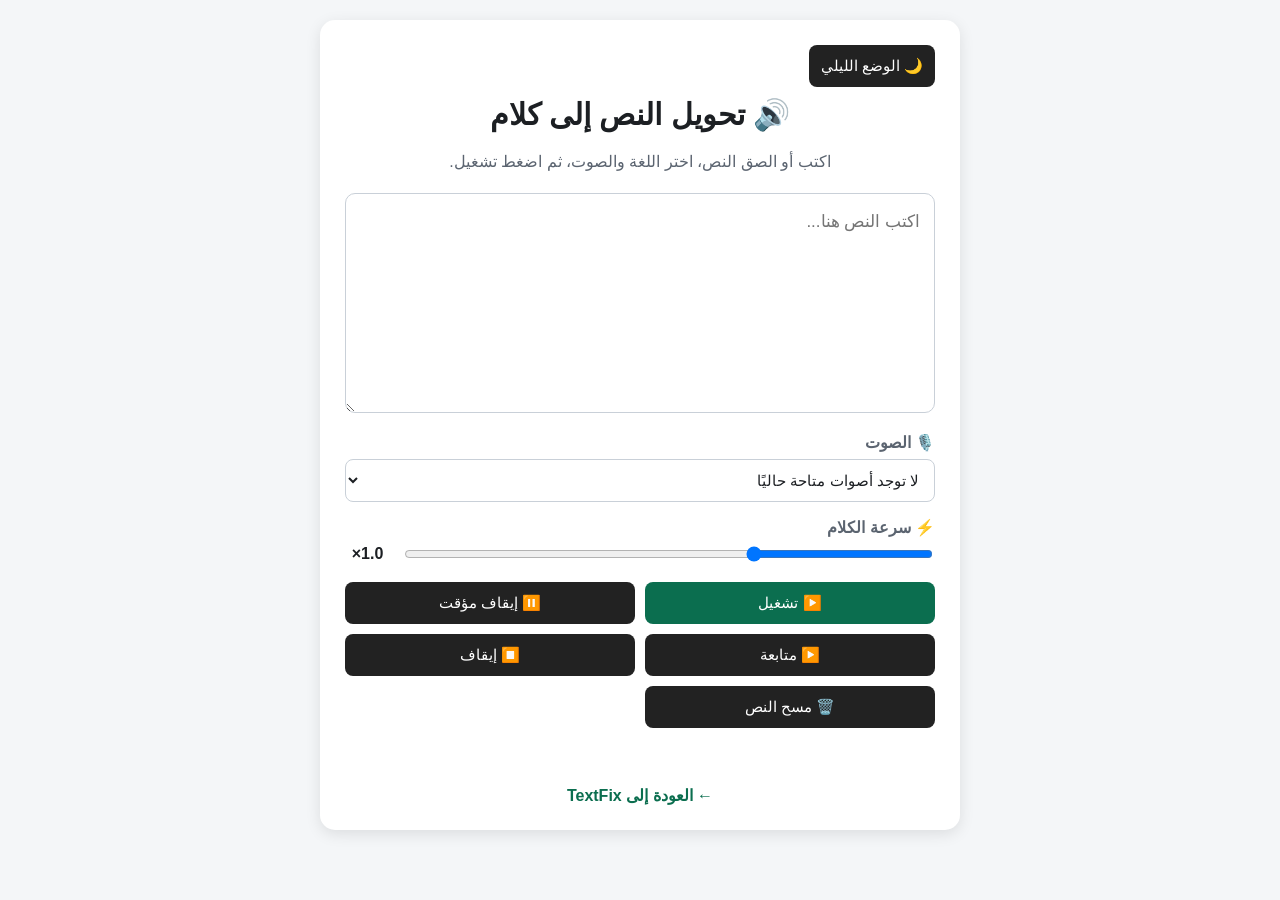
==== text-to-speech.html @ 93413581 "Create text-to-speech.html" ====
<!DOCTYPE html>
<html lang="ar" dir="rtl">
<head>
<meta charset="UTF-8">
<meta name="viewport" content="width=device-width, initial-scale=1.0">

<title>تحويل النص إلى كلام - TextFix</title>
<meta name="description" content="أداة مجانية لتحويل النص إلى كلام بالعربية والفرنسية والإنجليزية.">

<style>
:root {
  --bg: #f4f6f8;
  --card: #ffffff;
  --text: #1c1f23;
  --muted: #5b6470;
  --border: #c9d0d8;
  --btn: #222;
  --btn-text: #fff;
  --accent: #0b6e4f;
}

:root[data-theme="dark"] {
  --bg: #14171a;
  --card: #1e2227;
  --text: #eceff3;
  --muted: #a3acb8;
  --border: #3a414a;
  --btn: #3b4450;
  --btn-text: #fff;
  --accent: #4cc99b;
}

* {
  box-sizing: border-box;
}

body {
  font-family: Tahoma, "Segoe UI", Arial, sans-serif;
  background: var(--bg);
  color: var(--text);
  margin: 0;
  padding: 20px;
  text-align: center;
}

.container {
  max-width: 640px;
  margin: auto;
  background: var(--card);
  padding: 25px;
  border-radius: 15px;
  box-shadow: 0 4px 15px rgba(0,0,0,.1);
}

.top {
  display: flex;
  justify-content: flex-start;
  margin-bottom: 10px;
}

h1 {
  margin: 5px 0 10px;
  font-size: 30px;
}

.sub {
  color: var(--muted);
  line-height: 1.7;
  margin-bottom: 18px;
}

textarea {
  width: 100%;
  min-height: 220px;
  padding: 14px;
  border: 1px solid var(--border);
  border-radius: 10px;
  font-size: 17px;
  font-family: inherit;
  background: var(--card);
  color: var(--text);
  resize: vertical;
  line-height: 1.7;
}

textarea:focus,
select:focus,
input:focus,
button:focus {
  outline: 3px solid var(--accent);
  outline-offset: 2px;
}

label {
  display: block;
  text-align: right;
  margin: 16px 0 7px;
  color: var(--muted);
  font-weight: bold;
}

select,
input[type="range"] {
  width: 100%;
}

select {
  padding: 11px;
  border-radius: 8px;
  border: 1px solid var(--border);
  background: var(--card);
  color: var(--text);
  font-family: inherit;
  font-size: 15px;
}

.speed-row {
  display: flex;
  align-items: center;
  gap: 12px;
}

.speed-row input {
  flex: 1;
}

#rateValue {
  min-width: 45px;
  font-weight: bold;
}

.buttons {
  display: grid;
  grid-template-columns: 1fr 1fr;
  gap: 10px;
  margin-top: 18px;
}

button {
  padding: 12px;
  border: none;
  border-radius: 8px;
  background: var(--btn);
  color: var(--btn-text);
  font-size: 15px;
  font-family: inherit;
  cursor: pointer;
}

button.main {
  background: var(--accent);
}

button:active {
  transform: scale(.98);
}

.back {
  display: inline-block;
  margin-top: 20px;
  color: var(--accent);
  font-weight: bold;
  text-decoration: none;
}

#status {
  margin-top: 14px;
  color: var(--muted);
  min-height: 24px;
}

@media (max-width: 480px) {
  body {
    padding: 12px;
  }

  .container {
    padding: 18px;
  }

  .buttons {
    grid-template-columns: 1fr;
  }
}
</style>
</head>

<body>

<div class="container">

  <div class="top">
    <button id="themeBtn" onclick="toggleTheme()">
      🌙 الوضع الليلي
    </button>
  </div>

  <h1>🔊 تحويل النص إلى كلام</h1>

  <p class="sub">
    اكتب أو الصق النص، اختر اللغة والصوت، ثم اضغط تشغيل.
  </p>

  <textarea
    id="text"
    placeholder="اكتب النص هنا..."
    aria-label="النص المراد تحويله إلى كلام"></textarea>

  <label for="voice">
    🎙️ الصوت
  </label>

  <select id="voice">
    <option value="">جارٍ تحميل الأصوات...</option>
  </select>

  <label for="rate">
    ⚡ سرعة الكلام
  </label>

  <div class="speed-row">
    <input
      id="rate"
      type="range"
      min="0.5"
      max="2"
      step="0.1"
      value="1"
    >

    <span id="rateValue">1.0×</span>
  </div>

  <div class="buttons">

    <button class="main" onclick="speakText()">
      ▶️ تشغيل
    </button>

    <button onclick="pauseSpeech()">
      ⏸️ إيقاف مؤقت
    </button>

    <button onclick="resumeSpeech()">
      ▶️ متابعة
    </button>

    <button onclick="stopSpeech()">
      ⏹️ إيقاف
    </button>

    <button onclick="clearText()">
      🗑️ مسح النص
    </button>

  </div>

  <div id="status" role="status" aria-live="polite"></div>

  <a class="back" href="index.html">
    ← العودة إلى TextFix
  </a>

</div>

<script>

const synth = window.speechSynthesis;

const text = document.getElementById("text");
const voiceSelect = document.getElementById("voice");
const rate = document.getElementById("rate");
const rateValue = document.getElementById("rateValue");
const statusEl = document.getElementById("status");
const themeBtn = document.getElementById("themeBtn");

let voices = [];

/* ---------- الأصوات ---------- */

function loadVoices() {

  voices = synth.getVoices();

  voiceSelect.innerHTML = "";

  if (!voices.length) {

    const option = document.createElement("option");
    option.textContent = "لا توجد أصوات متاحة حاليًا";
    option.value = "";

    voiceSelect.appendChild(option);

    return;
  }

  /* ترتيب الأصوات حسب اللغة */

  const languageOrder = {
    "ar": 1,
    "fr": 2,
    "en": 3
  };

  voices.sort((a, b) => {

    const aLang = a.lang.toLowerCase().substring(0, 2);
    const bLang = b.lang.toLowerCase().substring(0, 2);

    return (languageOrder[aLang] || 99)
         - (languageOrder[bLang] || 99);

  });

  voices.forEach((voice, index) => {

    const option = document.createElement("option");

    option.value = index;

    option.textContent =
      `${getLanguageName(voice.lang)} — ${voice.name}`;

    voiceSelect.appendChild(option);

  });

  /* اختيار صوت عربي إن وجد */

  const arabicIndex = voices.findIndex(v =>
    v.lang.toLowerCase().startsWith("ar")
  );

  if (arabicIndex >= 0) {
    voiceSelect.value = arabicIndex;
  }
}

function getLanguageName(lang) {

  const code = lang.toLowerCase().substring(0, 2);

  if (code === "ar") return "🇸🇦 العربية";
  if (code === "fr") return "🇫🇷 الفرنسية";
  if (code === "en") return "🇬🇧 الإنجليزية";

  return lang;
}

loadVoices();

if ("onvoiceschanged" in synth) {
  synth.onvoiceschanged = loadVoices;
}

/* ---------- التشغيل ---------- */

function speakText() {

  const value = text.value.trim();

  if (!value) {

    statusEl.textContent =
      "⚠️ اكتب نصًا أولًا.";

    return;
  }

  synth.cancel();

  const utterance =
    new SpeechSynthesisUtterance(value);

  const selectedIndex =
    Number(voiceSelect.value);

  if (voices[selectedIndex]) {
    utterance.voice = voices[selectedIndex];
    utterance.lang = voices[selectedIndex].lang;
  }

  utterance.rate = Number(rate.value);
  utterance.pitch = 1;

  utterance.onstart = () => {
    statusEl.textContent = "🔊 يتم تشغيل النص...";
  };

  utterance.onend = () => {
    statusEl.textContent = "✅ انتهى تشغيل النص.";
  };

  utterance.onerror = () => {
    statusEl.textContent =
      "❌ حدث خطأ أثناء تشغيل النص.";
  };

  synth.speak(utterance);
}

function pauseSpeech() {

  if (synth.speaking) {

    synth.pause();

    statusEl.textContent =
      "⏸️ تم إيقاف الكلام مؤقتًا.";
  }
}

function resumeSpeech() {

  if (synth.paused) {

    synth.resume();

    statusEl.textContent =
      "▶️ تمت متابعة الكلام.";
  }
}

function stopSpeech() {

  synth.cancel();

  statusEl.textContent =
    "⏹️ تم إيقاف الكلام.";
}

/* ---------- السرعة ---------- */

rate.addEventListener("input", () => {

  rateValue.textContent =
    Number(rate.value).toFixed(1) + "×";

});

/* ---------- مسح ---------- */

function clearText() {

  stopSpeech();

  text.value = "";

  statusEl.textContent =
    "تم مسح النص.";
}

/* ---------- الوضع الليلي ---------- */

function applyTheme(theme) {

  document.documentElement
    .setAttribute("data-theme", theme);

  themeBtn.textContent =
    theme === "dark"
      ? "☀️ الوضع النهاري"
      : "🌙 الوضع الليلي";
}

function toggleTheme() {

  const current =
    document.documentElement
      .getAttribute("data-theme");

  const next =
    current === "dark"
      ? "light"
      : "dark";

  applyTheme(next);

  try {
    localStorage.setItem(
      "textfixTheme",
      next
    );
  } catch (e) {}

}

try {

  const savedTheme =
    localStorage.getItem("textfixTheme");

  applyTheme(
    savedTheme ||
    (
      window.matchMedia &&
      matchMedia("(prefers-color-scheme: dark)").matches
        ? "dark"
        : "light"
    )
  );

} catch (e) {

  applyTheme("light");

}

</script>

</body>
</html>
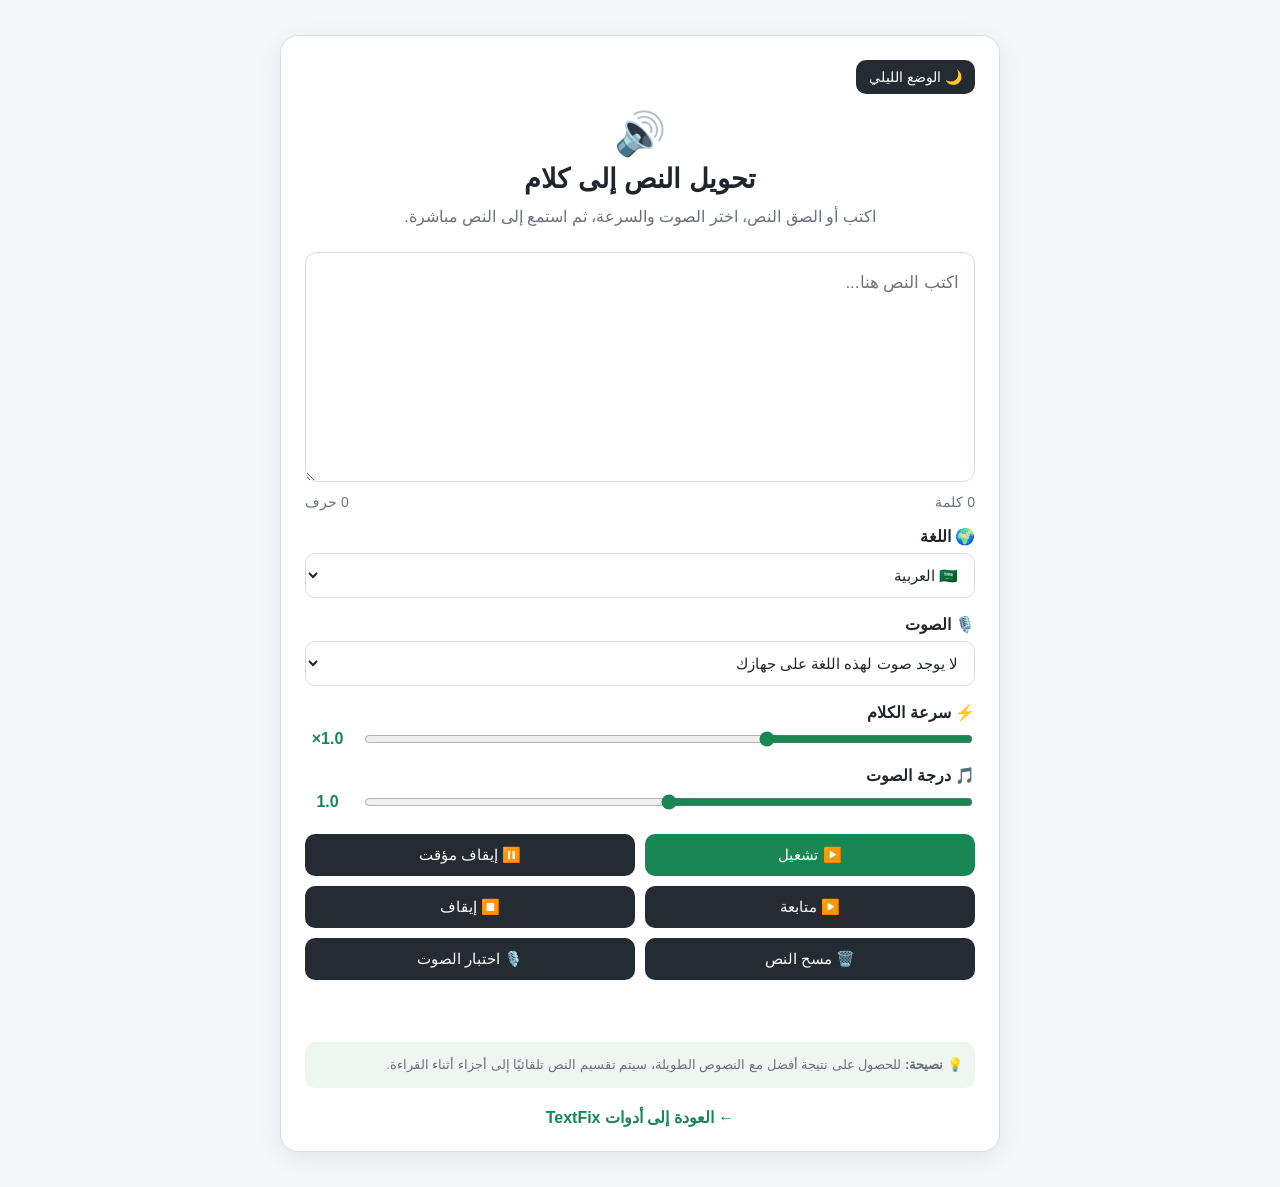
==== commit b5070720: "Update text-to-speech.html" ====
--- a/text-to-speech.html
+++ b/text-to-speech.html
@@ -4,30 +4,38 @@
 <meta charset="UTF-8">
 <meta name="viewport" content="width=device-width, initial-scale=1.0">
 
-<title>تحويل النص إلى كلام - TextFix</title>
-<meta name="description" content="أداة مجانية لتحويل النص إلى كلام بالعربية والفرنسية والإنجليزية.">
+<title>تحويل النص إلى كلام | TextFix</title>
+
+<meta name="description"
+content="حوّل النص إلى كلام بسهولة بالعربية والفرنسية والإنجليزية مجانًا باستخدام أداة TextFix.">
 
 <style>
 :root {
-  --bg: #f4f6f8;
+  --bg: #f5f7fa;
   --card: #ffffff;
-  --text: #1c1f23;
-  --muted: #5b6470;
-  --border: #c9d0d8;
-  --btn: #222;
-  --btn-text: #fff;
-  --accent: #0b6e4f;
-}
-
-:root[data-theme="dark"] {
-  --bg: #14171a;
-  --card: #1e2227;
-  --text: #eceff3;
-  --muted: #a3acb8;
-  --border: #3a414a;
-  --btn: #3b4450;
-  --btn-text: #fff;
-  --accent: #4cc99b;
+  --text: #20252b;
+  --muted: #68717d;
+  --border: #d9dee5;
+  --primary: #198754;
+  --primary-dark: #146c43;
+  --button: #252b32;
+  --button-text: #ffffff;
+  --input: #ffffff;
+  --shadow: 0 6px 25px rgba(0,0,0,.08);
+}
+
+[data-theme="dark"] {
+  --bg: #121518;
+  --card: #1c2126;
+  --text: #f1f3f5;
+  --muted: #aab2bc;
+  --border: #363d45;
+  --primary: #35b779;
+  --primary-dark: #279661;
+  --button: #343b44;
+  --button-text: #ffffff;
+  --input: #171b1f;
+  --shadow: 0 6px 25px rgba(0,0,0,.3);
 }
 
 * {
@@ -35,147 +43,219 @@
 }
 
 body {
-  font-family: Tahoma, "Segoe UI", Arial, sans-serif;
+  margin: 0;
+  padding: 15px;
   background: var(--bg);
   color: var(--text);
-  margin: 0;
-  padding: 20px;
+  font-family:
+    Tahoma,
+    "Segoe UI",
+    Arial,
+    sans-serif;
+}
+
+.container {
+  max-width: 720px;
+  margin: 20px auto;
+}
+
+.card {
+  background: var(--card);
+  border: 1px solid var(--border);
+  border-radius: 18px;
+  padding: 24px;
+  box-shadow: var(--shadow);
+}
+
+.header {
   text-align: center;
-}
-
-.container {
-  max-width: 640px;
-  margin: auto;
-  background: var(--card);
-  padding: 25px;
-  border-radius: 15px;
-  box-shadow: 0 4px 15px rgba(0,0,0,.1);
-}
-
-.top {
+  margin-bottom: 22px;
+}
+
+.logo {
+  font-size: 42px;
+  margin-bottom: 5px;
+}
+
+h1 {
+  margin: 5px 0;
+  font-size: 27px;
+}
+
+.description {
+  margin: 8px 0 0;
+  color: var(--muted);
+  line-height: 1.7;
+}
+
+.top-actions {
   display: flex;
   justify-content: flex-start;
-  margin-bottom: 10px;
-}
-
-h1 {
-  margin: 5px 0 10px;
-  font-size: 30px;
-}
-
-.sub {
-  color: var(--muted);
-  line-height: 1.7;
-  margin-bottom: 18px;
+  margin-bottom: 15px;
 }
 
 textarea {
   width: 100%;
-  min-height: 220px;
-  padding: 14px;
+  min-height: 230px;
+  resize: vertical;
+  padding: 15px;
   border: 1px solid var(--border);
-  border-radius: 10px;
+  border-radius: 12px;
+  background: var(--input);
+  color: var(--text);
+  font-family: inherit;
   font-size: 17px;
-  font-family: inherit;
-  background: var(--card);
-  color: var(--text);
-  resize: vertical;
-  line-height: 1.7;
+  line-height: 1.8;
 }
 
 textarea:focus,
 select:focus,
 input:focus,
 button:focus {
-  outline: 3px solid var(--accent);
+  outline: 3px solid rgba(25,135,84,.25);
   outline-offset: 2px;
+}
+
+.stats {
+  display: flex;
+  justify-content: space-between;
+  color: var(--muted);
+  font-size: 14px;
+  margin-top: 8px;
 }
 
 label {
   display: block;
-  text-align: right;
-  margin: 16px 0 7px;
-  color: var(--muted);
+  margin: 17px 0 7px;
   font-weight: bold;
 }
 
-select,
-input[type="range"] {
+select {
   width: 100%;
-}
-
-select {
-  padding: 11px;
-  border-radius: 8px;
+  padding: 12px;
   border: 1px solid var(--border);
-  background: var(--card);
+  border-radius: 10px;
+  background: var(--input);
   color: var(--text);
   font-family: inherit;
   font-size: 15px;
 }
 
-.speed-row {
+.control-row {
   display: flex;
   align-items: center;
   gap: 12px;
 }
 
-.speed-row input {
+.control-row input[type="range"] {
   flex: 1;
 }
 
-#rateValue {
+.value {
   min-width: 45px;
+  text-align: center;
   font-weight: bold;
+  color: var(--primary);
+}
+
+input[type="range"] {
+  accent-color: var(--primary);
 }
 
 .buttons {
   display: grid;
-  grid-template-columns: 1fr 1fr;
+  grid-template-columns: repeat(2, 1fr);
   gap: 10px;
-  margin-top: 18px;
+  margin-top: 22px;
 }
 
 button {
-  padding: 12px;
   border: none;
-  border-radius: 8px;
-  background: var(--btn);
-  color: var(--btn-text);
+  border-radius: 10px;
+  padding: 12px 10px;
+  background: var(--button);
+  color: var(--button-text);
+  font-family: inherit;
   font-size: 15px;
-  font-family: inherit;
   cursor: pointer;
-}
-
-button.main {
-  background: var(--accent);
+  transition: transform .1s, opacity .2s;
+}
+
+button:hover {
+  opacity: .9;
 }
 
 button:active {
   transform: scale(.98);
 }
 
+.primary {
+  background: var(--primary);
+}
+
+.primary:hover {
+  background: var(--primary-dark);
+}
+
+.theme-button {
+  background: var(--button);
+  padding: 9px 13px;
+  font-size: 14px;
+}
+
+.status {
+  min-height: 27px;
+  margin-top: 15px;
+  text-align: center;
+  color: var(--muted);
+  font-size: 14px;
+}
+
+.tip {
+  margin-top: 20px;
+  padding: 12px;
+  border-radius: 10px;
+  background: rgba(25,135,84,.08);
+  color: var(--muted);
+  line-height: 1.7;
+  font-size: 13px;
+}
+
 .back {
-  display: inline-block;
+  display: block;
+  text-align: center;
   margin-top: 20px;
-  color: var(--accent);
+  color: var(--primary);
+  text-decoration: none;
   font-weight: bold;
-  text-decoration: none;
-}
-
-#status {
-  margin-top: 14px;
-  color: var(--muted);
-  min-height: 24px;
-}
-
-@media (max-width: 480px) {
+}
+
+.back:hover {
+  text-decoration: underline;
+}
+
+@media (max-width: 520px) {
+
   body {
-    padding: 12px;
+    padding: 8px;
   }
 
   .container {
-    padding: 18px;
+    margin: 8px auto;
+  }
+
+  .card {
+    padding: 17px;
+    border-radius: 14px;
+  }
+
+  h1 {
+    font-size: 23px;
+  }
+
+  textarea {
+    min-height: 210px;
+    font-size: 16px;
   }
 
   .buttons {
@@ -189,78 +269,154 @@
 
 <div class="container">
 
-  <div class="top">
-    <button id="themeBtn" onclick="toggleTheme()">
-      🌙 الوضع الليلي
-    </button>
+  <div class="card">
+
+    <div class="top-actions">
+      <button
+        class="theme-button"
+        id="themeButton"
+        onclick="toggleTheme()">
+        🌙 الوضع الليلي
+      </button>
+    </div>
+
+    <div class="header">
+
+      <div class="logo">🔊</div>
+
+      <h1>تحويل النص إلى كلام</h1>
+
+      <p class="description">
+        اكتب أو الصق النص، اختر الصوت والسرعة،
+        ثم استمع إلى النص مباشرة.
+      </p>
+
+    </div>
+
+    <textarea
+      id="text"
+      placeholder="اكتب النص هنا..."
+      aria-label="النص المراد تحويله إلى كلام"></textarea>
+
+    <div class="stats">
+      <span id="wordCount">0 كلمة</span>
+      <span id="charCount">0 حرف</span>
+    </div>
+
+    <label for="language">
+      🌍 اللغة
+    </label>
+
+    <select id="language">
+      <option value="ar">🇸🇦 العربية</option>
+      <option value="fr">🇫🇷 الفرنسية</option>
+      <option value="en">🇬🇧 الإنجليزية</option>
+      <option value="all">🌍 جميع الأصوات</option>
+    </select>
+
+    <label for="voice">
+      🎙️ الصوت
+    </label>
+
+    <select id="voice">
+      <option>جارٍ تحميل الأصوات...</option>
+    </select>
+
+    <label for="rate">
+      ⚡ سرعة الكلام
+    </label>
+
+    <div class="control-row">
+
+      <input
+        id="rate"
+        type="range"
+        min="0.5"
+        max="2"
+        step="0.1"
+        value="1">
+
+      <span
+        class="value"
+        id="rateValue">
+        1.0×
+      </span>
+
+    </div>
+
+    <label for="pitch">
+      🎵 درجة الصوت
+    </label>
+
+    <div class="control-row">
+
+      <input
+        id="pitch"
+        type="range"
+        min="0"
+        max="2"
+        step="0.1"
+        value="1">
+
+      <span
+        class="value"
+        id="pitchValue">
+        1.0
+      </span>
+
+    </div>
+
+    <div class="buttons">
+
+      <button
+        class="primary"
+        onclick="startSpeech()">
+        ▶️ تشغيل
+      </button>
+
+      <button onclick="pauseSpeech()">
+        ⏸️ إيقاف مؤقت
+      </button>
+
+      <button onclick="resumeSpeech()">
+        ▶️ متابعة
+      </button>
+
+      <button onclick="stopSpeech()">
+        ⏹️ إيقاف
+      </button>
+
+      <button onclick="clearText()">
+        🗑️ مسح النص
+      </button>
+
+      <button onclick="testVoice()">
+        🎙️ اختبار الصوت
+      </button>
+
+    </div>
+
+    <div
+      class="status"
+      id="status"
+      role="status"
+      aria-live="polite">
+    </div>
+
+    <div class="tip">
+      💡 <strong>نصيحة:</strong>
+      للحصول على نتيجة أفضل مع النصوص الطويلة،
+      سيتم تقسيم النص تلقائيًا إلى أجزاء أثناء القراءة.
+    </div>
+
+    <a
+      class="back"
+      href="index.html">
+      ← العودة إلى أدوات TextFix
+    </a>
+
   </div>
 
-  <h1>🔊 تحويل النص إلى كلام</h1>
-
-  <p class="sub">
-    اكتب أو الصق النص، اختر اللغة والصوت، ثم اضغط تشغيل.
-  </p>
-
-  <textarea
-    id="text"
-    placeholder="اكتب النص هنا..."
-    aria-label="النص المراد تحويله إلى كلام"></textarea>
-
-  <label for="voice">
-    🎙️ الصوت
-  </label>
-
-  <select id="voice">
-    <option value="">جارٍ تحميل الأصوات...</option>
-  </select>
-
-  <label for="rate">
-    ⚡ سرعة الكلام
-  </label>
-
-  <div class="speed-row">
-    <input
-      id="rate"
-      type="range"
-      min="0.5"
-      max="2"
-      step="0.1"
-      value="1"
-    >
-
-    <span id="rateValue">1.0×</span>
-  </div>
-
-  <div class="buttons">
-
-    <button class="main" onclick="speakText()">
-      ▶️ تشغيل
-    </button>
-
-    <button onclick="pauseSpeech()">
-      ⏸️ إيقاف مؤقت
-    </button>
-
-    <button onclick="resumeSpeech()">
-      ▶️ متابعة
-    </button>
-
-    <button onclick="stopSpeech()">
-      ⏹️ إيقاف
-    </button>
-
-    <button onclick="clearText()">
-      🗑️ مسح النص
-    </button>
-
-  </div>
-
-  <div id="status" role="status" aria-live="polite"></div>
-
-  <a class="back" href="index.html">
-    ← العودة إلى TextFix
-  </a>
-
 </div>
 
 <script>
@@ -268,26 +424,63 @@
 const synth = window.speechSynthesis;
 
 const text = document.getElementById("text");
+const language = document.getElementById("language");
 const voiceSelect = document.getElementById("voice");
+
 const rate = document.getElementById("rate");
+const pitch = document.getElementById("pitch");
+
 const rateValue = document.getElementById("rateValue");
+const pitchValue = document.getElementById("pitchValue");
+
+const wordCount = document.getElementById("wordCount");
+const charCount = document.getElementById("charCount");
+
 const statusEl = document.getElementById("status");
-const themeBtn = document.getElementById("themeBtn");
+const themeButton = document.getElementById("themeButton");
 
 let voices = [];
-
-/* ---------- الأصوات ---------- */
+let chunks = [];
+let currentChunk = 0;
+
+
+/* =========================
+   الأصوات
+========================= */
 
 function loadVoices() {
 
   voices = synth.getVoices();
 
+  updateVoiceList();
+}
+
+function updateVoiceList() {
+
   voiceSelect.innerHTML = "";
 
-  if (!voices.length) {
+  let filtered = voices;
+
+  const selectedLanguage = language.value;
+
+  if (selectedLanguage !== "all") {
+
+    filtered = voices.filter(voice =>
+
+      voice.lang
+        .toLowerCase()
+        .startsWith(selectedLanguage)
+
+    );
+  }
+
+  if (!filtered.length) {
 
     const option = document.createElement("option");
-    option.textContent = "لا توجد أصوات متاحة حاليًا";
+
+    option.textContent =
+      "لا يوجد صوت لهذه اللغة على جهازك";
+
     option.value = "";
 
     voiceSelect.appendChild(option);
@@ -295,51 +488,26 @@
     return;
   }
 
-  /* ترتيب الأصوات حسب اللغة */
-
-  const languageOrder = {
-    "ar": 1,
-    "fr": 2,
-    "en": 3
-  };
-
-  voices.sort((a, b) => {
-
-    const aLang = a.lang.toLowerCase().substring(0, 2);
-    const bLang = b.lang.toLowerCase().substring(0, 2);
-
-    return (languageOrder[aLang] || 99)
-         - (languageOrder[bLang] || 99);
-
+  filtered.forEach((voice, index) => {
+
+    const option =
+      document.createElement("option");
+
+    option.value = index;
+
+    option.textContent =
+      getLanguageName(voice.lang)
+      + " — "
+      + voice.name;
+
+    voiceSelect.appendChild(option);
   });
-
-  voices.forEach((voice, index) => {
-
-    const option = document.createElement("option");
-
-    option.value = index;
-
-    option.textContent =
-      `${getLanguageName(voice.lang)} — ${voice.name}`;
-
-    voiceSelect.appendChild(option);
-
-  });
-
-  /* اختيار صوت عربي إن وجد */
-
-  const arabicIndex = voices.findIndex(v =>
-    v.lang.toLowerCase().startsWith("ar")
-  );
-
-  if (arabicIndex >= 0) {
-    voiceSelect.value = arabicIndex;
-  }
 }
 
 function getLanguageName(lang) {
 
-  const code = lang.toLowerCase().substring(0, 2);
+  const code =
+    lang.toLowerCase().substring(0, 2);
 
   if (code === "ar") return "🇸🇦 العربية";
   if (code === "fr") return "🇫🇷 الفرنسية";
@@ -354,11 +522,64 @@
   synth.onvoiceschanged = loadVoices;
 }
 
-/* ---------- التشغيل ---------- */
-
-function speakText() {
-
-  const value = text.value.trim();
+language.addEventListener(
+  "change",
+  updateVoiceList
+);
+
+
+/* =========================
+   تقسيم النص
+========================= */
+
+function splitText(value) {
+
+  /*
+    تقسيم النص عند نهاية الجمل أو
+    الأسطر، مع حد أقصى مناسب
+    للمتصفحات.
+  */
+
+  const parts =
+    value.match(/[^.!؟?\n]+[.!؟?\n]*/g)
+    || [value];
+
+  const result = [];
+
+  let current = "";
+
+  parts.forEach(part => {
+
+    if ((current + part).length > 180) {
+
+      if (current.trim()) {
+        result.push(current.trim());
+      }
+
+      current = part;
+
+    } else {
+
+      current += part;
+    }
+  });
+
+  if (current.trim()) {
+    result.push(current.trim());
+  }
+
+  return result;
+}
+
+
+/* =========================
+   التشغيل
+========================= */
+
+function startSpeech() {
+
+  const value =
+    text.value.trim();
 
   if (!value) {
 
@@ -368,38 +589,93 @@
     return;
   }
 
-  synth.cancel();
+  stopSpeech();
+
+  chunks = splitText(value);
+  currentChunk = 0;
+
+  speakNextChunk();
+}
+
+function speakNextChunk() {
+
+  if (currentChunk >= chunks.length) {
+
+    statusEl.textContent =
+      "✅ انتهت قراءة النص.";
+
+    return;
+  }
 
   const utterance =
-    new SpeechSynthesisUtterance(value);
+    new SpeechSynthesisUtterance(
+      chunks[currentChunk]
+    );
 
   const selectedIndex =
     Number(voiceSelect.value);
 
-  if (voices[selectedIndex]) {
-    utterance.voice = voices[selectedIndex];
-    utterance.lang = voices[selectedIndex].lang;
-  }
-
-  utterance.rate = Number(rate.value);
-  utterance.pitch = 1;
+  /*
+    نحصل على القائمة الحالية
+    بدل الاعتماد على رقم قد تغير
+  */
+
+  let filtered = voices;
+
+  if (language.value !== "all") {
+
+    filtered = voices.filter(v =>
+      v.lang
+        .toLowerCase()
+        .startsWith(language.value)
+    );
+  }
+
+  if (filtered[selectedIndex]) {
+
+    utterance.voice =
+      filtered[selectedIndex];
+
+    utterance.lang =
+      filtered[selectedIndex].lang;
+  }
+
+  utterance.rate =
+    Number(rate.value);
+
+  utterance.pitch =
+    Number(pitch.value);
 
   utterance.onstart = () => {
-    statusEl.textContent = "🔊 يتم تشغيل النص...";
+
+    statusEl.textContent =
+      `🔊 قراءة الجزء ${currentChunk + 1} من ${chunks.length}...`;
   };
 
   utterance.onend = () => {
-    statusEl.textContent = "✅ انتهى تشغيل النص.";
+
+    currentChunk++;
+
+    setTimeout(
+      speakNextChunk,
+      80
+    );
   };
 
   utterance.onerror = () => {
+
     statusEl.textContent =
-      "❌ حدث خطأ أثناء تشغيل النص.";
+      "❌ حدث خطأ أثناء تشغيل الصوت.";
   };
 
   synth.speak(utterance);
 }
 
+
+/* =========================
+   التحكم
+========================= */
+
 function pauseSpeech() {
 
   if (synth.speaking) {
@@ -407,7 +683,7 @@
     synth.pause();
 
     statusEl.textContent =
-      "⏸️ تم إيقاف الكلام مؤقتًا.";
+      "⏸️ تم إيقاف القراءة مؤقتًا.";
   }
 }
 
@@ -418,7 +694,7 @@
     synth.resume();
 
     statusEl.textContent =
-      "▶️ تمت متابعة الكلام.";
+      "▶️ تمت متابعة القراءة.";
   }
 }
 
@@ -426,39 +702,154 @@
 
   synth.cancel();
 
+  chunks = [];
+  currentChunk = 0;
+
   statusEl.textContent =
-    "⏹️ تم إيقاف الكلام.";
-}
-
-/* ---------- السرعة ---------- */
-
-rate.addEventListener("input", () => {
-
-  rateValue.textContent =
-    Number(rate.value).toFixed(1) + "×";
-
-});
-
-/* ---------- مسح ---------- */
+    "⏹️ تم إيقاف القراءة.";
+}
+
+
+/* =========================
+   اختبار الصوت
+========================= */
+
+function testVoice() {
+
+  synth.cancel();
+
+  const testText = {
+
+    ar:
+      "مرحبًا بك في أداة تحويل النص إلى كلام من TextFix.",
+
+    fr:
+      "Bienvenue dans l'outil de conversion de texte en parole de TextFix.",
+
+    en:
+      "Welcome to the TextFix text to speech tool."
+
+  };
+
+  const lang =
+    language.value === "all"
+      ? "ar"
+      : language.value;
+
+  const utterance =
+    new SpeechSynthesisUtterance(
+      testText[lang] || testText.ar
+    );
+
+  let filtered = voices.filter(v =>
+    v.lang
+      .toLowerCase()
+      .startsWith(lang)
+  );
+
+  if (filtered.length) {
+    utterance.voice = filtered[0];
+    utterance.lang = filtered[0].lang;
+  }
+
+  utterance.rate =
+    Number(rate.value);
+
+  utterance.pitch =
+    Number(pitch.value);
+
+  synth.speak(utterance);
+
+  statusEl.textContent =
+    "🎙️ اختبار الصوت...";
+}
+
+
+/* =========================
+   الإحصائيات
+========================= */
+
+function updateStats() {
+
+  const value =
+    text.value.trim();
+
+  const characters =
+    text.value.length;
+
+  const words =
+    value
+      ? value.split(/\s+/).length
+      : 0;
+
+  wordCount.textContent =
+    words + " كلمة";
+
+  charCount.textContent =
+    characters + " حرف";
+}
+
+text.addEventListener(
+  "input",
+  updateStats
+);
+
+
+/* =========================
+   السرعة ودرجة الصوت
+========================= */
+
+rate.addEventListener(
+  "input",
+  () => {
+
+    rateValue.textContent =
+      Number(rate.value)
+        .toFixed(1) + "×";
+  }
+);
+
+pitch.addEventListener(
+  "input",
+  () => {
+
+    pitchValue.textContent =
+      Number(pitch.value)
+        .toFixed(1);
+  }
+);
+
+
+/* =========================
+   مسح النص
+========================= */
 
 function clearText() {
 
   stopSpeech();
 
   text.value = "";
+
+  updateStats();
 
   statusEl.textContent =
     "تم مسح النص.";
 }
 
-/* ---------- الوضع الليلي ---------- */
+
+/* =========================
+   الوضع الليلي
+========================= */
 
 function applyTheme(theme) {
 
   document.documentElement
-    .setAttribute("data-theme", theme);
-
-  themeBtn.textContent =
+    .setAttribute(
+      "data-theme",
+      theme
+    );
+
+  themeButton.textContent =
     theme === "dark"
       ? "☀️ الوضع النهاري"
       : "🌙 الوضع الليلي";
@@ -477,33 +868,43 @@
 
   applyTheme(next);
 
-  try {
-    localStorage.setItem(
-      "textfixTheme",
-      next
-    );
-  } catch (e) {}
-
-}
-
-try {
-
-  const savedTheme =
-    localStorage.getItem("textfixTheme");
+  localStorage.setItem(
+    "textfixTheme",
+    next
+  );
+}
+
+const savedTheme =
+  localStorage.getItem(
+    "textfixTheme"
+  );
+
+if (savedTheme) {
+
+  applyTheme(savedTheme);
+
+} else {
+
+  const dark =
+    window.matchMedia &&
+    window.matchMedia(
+      "(prefers-color-scheme: dark)"
+    ).matches;
 
   applyTheme(
-    savedTheme ||
-    (
-      window.matchMedia &&
-      matchMedia("(prefers-color-scheme: dark)").matches
-        ? "dark"
-        : "light"
-    )
+    dark ? "dark" : "light"
   );
-
-} catch (e) {
-
-  applyTheme("light");
+}
+
+
+/* =========================
+   فحص الدعم
+========================= */
+
+if (!("speechSynthesis" in window)) {
+
+  statusEl.textContent =
+    "⚠️ متصفحك لا يدعم تحويل النص إلى كلام.";
 
 }
 
